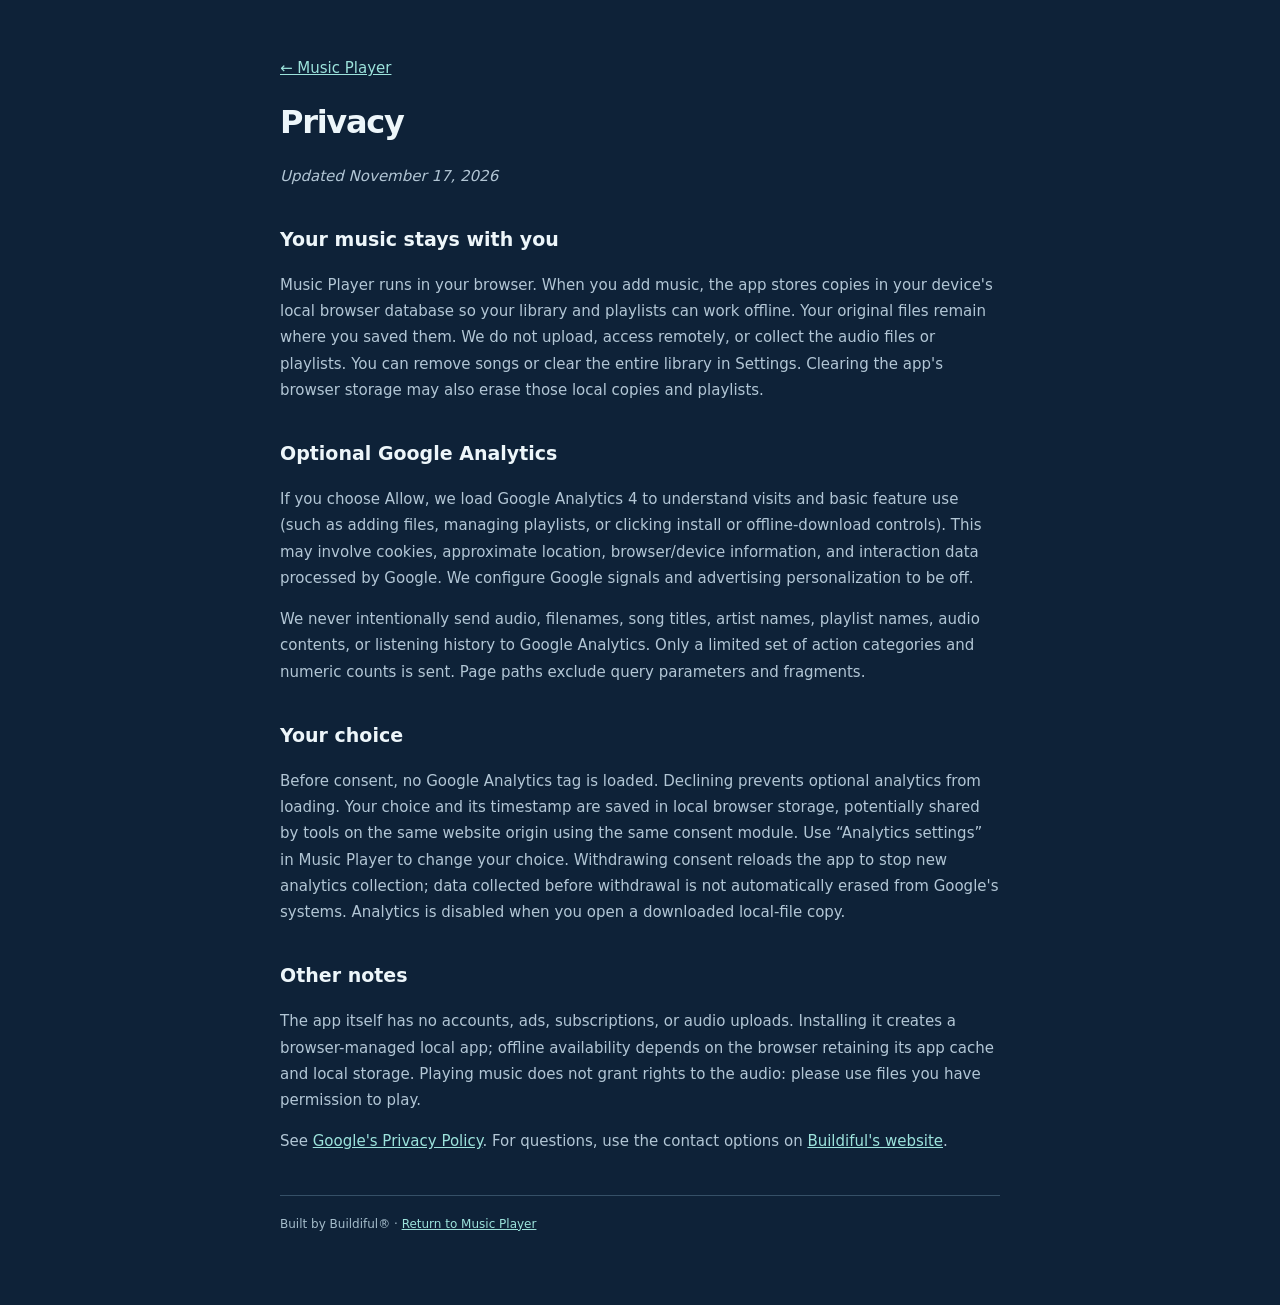
==== privacy.html @ 835faf64 "first commit" ====
<!doctype html>
<html lang="en">
<head>
  <meta charset="utf-8">
  <meta name="viewport" content="width=device-width,initial-scale=1">
  <meta name="theme-color" content="#0e2238">
  <meta name="description" content="Music Player privacy and optional analytics notice.">
  <title>Privacy — Music Player by Buildiful®</title>
  <link rel="icon" href="./assets/favicon.ico">
  <link rel="apple-touch-icon" href="./assets/apple-touch-icon.png">
  <link rel="manifest" href="./manifest.webmanifest">
  <style>
    :root{color-scheme:dark}body{margin:0;background:#0e2238;color:#edf6fa;font:15px/1.75 system-ui,-apple-system,sans-serif}main{max-width:720px;margin:55px auto 70px;padding:0 22px}a{color:#9ce3dc}h1{font-size:32px;line-height:1.2;letter-spacing:-.04em}h2{font-size:19px;margin-top:34px}p{color:#b2c6d5}footer{border-top:1px solid #355067;padding-top:18px;margin-top:40px;font-size:12px;color:#a4bcca}
  </style>
</head>
<body>
<main>
<a href="./index.html">← Music Player</a>
<h1>Privacy</h1>
<p><em>Updated November 17, 2026</em></p>
<h2>Your music stays with you</h2>
<p>Music Player runs in your browser. When you add music, the app stores copies in your device's local browser database so your library and playlists can work offline. Your original files remain where you saved them. We do not upload, access remotely, or collect the audio files or playlists. You can remove songs or clear the entire library in Settings. Clearing the app's browser storage may also erase those local copies and playlists.</p>
<h2>Optional Google Analytics</h2>
<p>If you choose Allow, we load Google Analytics 4 to understand visits and basic feature use (such as adding files, managing playlists, or clicking install or offline-download controls). This may involve cookies, approximate location, browser/device information, and interaction data processed by Google. We configure Google signals and advertising personalization to be off.</p>
<p>We never intentionally send audio, filenames, song titles, artist names, playlist names, audio contents, or listening history to Google Analytics. Only a limited set of action categories and numeric counts is sent. Page paths exclude query parameters and fragments.</p>
<h2>Your choice</h2>
<p>Before consent, no Google Analytics tag is loaded. Declining prevents optional analytics from loading. Your choice and its timestamp are saved in local browser storage, potentially shared by tools on the same website origin using the same consent module. Use “Analytics settings” in Music Player to change your choice. Withdrawing consent reloads the app to stop new analytics collection; data collected before withdrawal is not automatically erased from Google's systems. Analytics is disabled when you open a downloaded local-file copy.</p>
<h2>Other notes</h2>
<p>The app itself has no accounts, ads, subscriptions, or audio uploads. Installing it creates a browser-managed local app; offline availability depends on the browser retaining its app cache and local storage. Playing music does not grant rights to the audio: please use files you have permission to play.</p>
<p>See <a href="https://policies.google.com/privacy">Google's Privacy Policy</a>. For questions, use the contact options on <a href="https://buildiful.com/">Buildiful's website</a>.</p>
<footer>Built by Buildiful® · <a href="./index.html">Return to Music Player</a></footer>
</main>
</body>
</html>
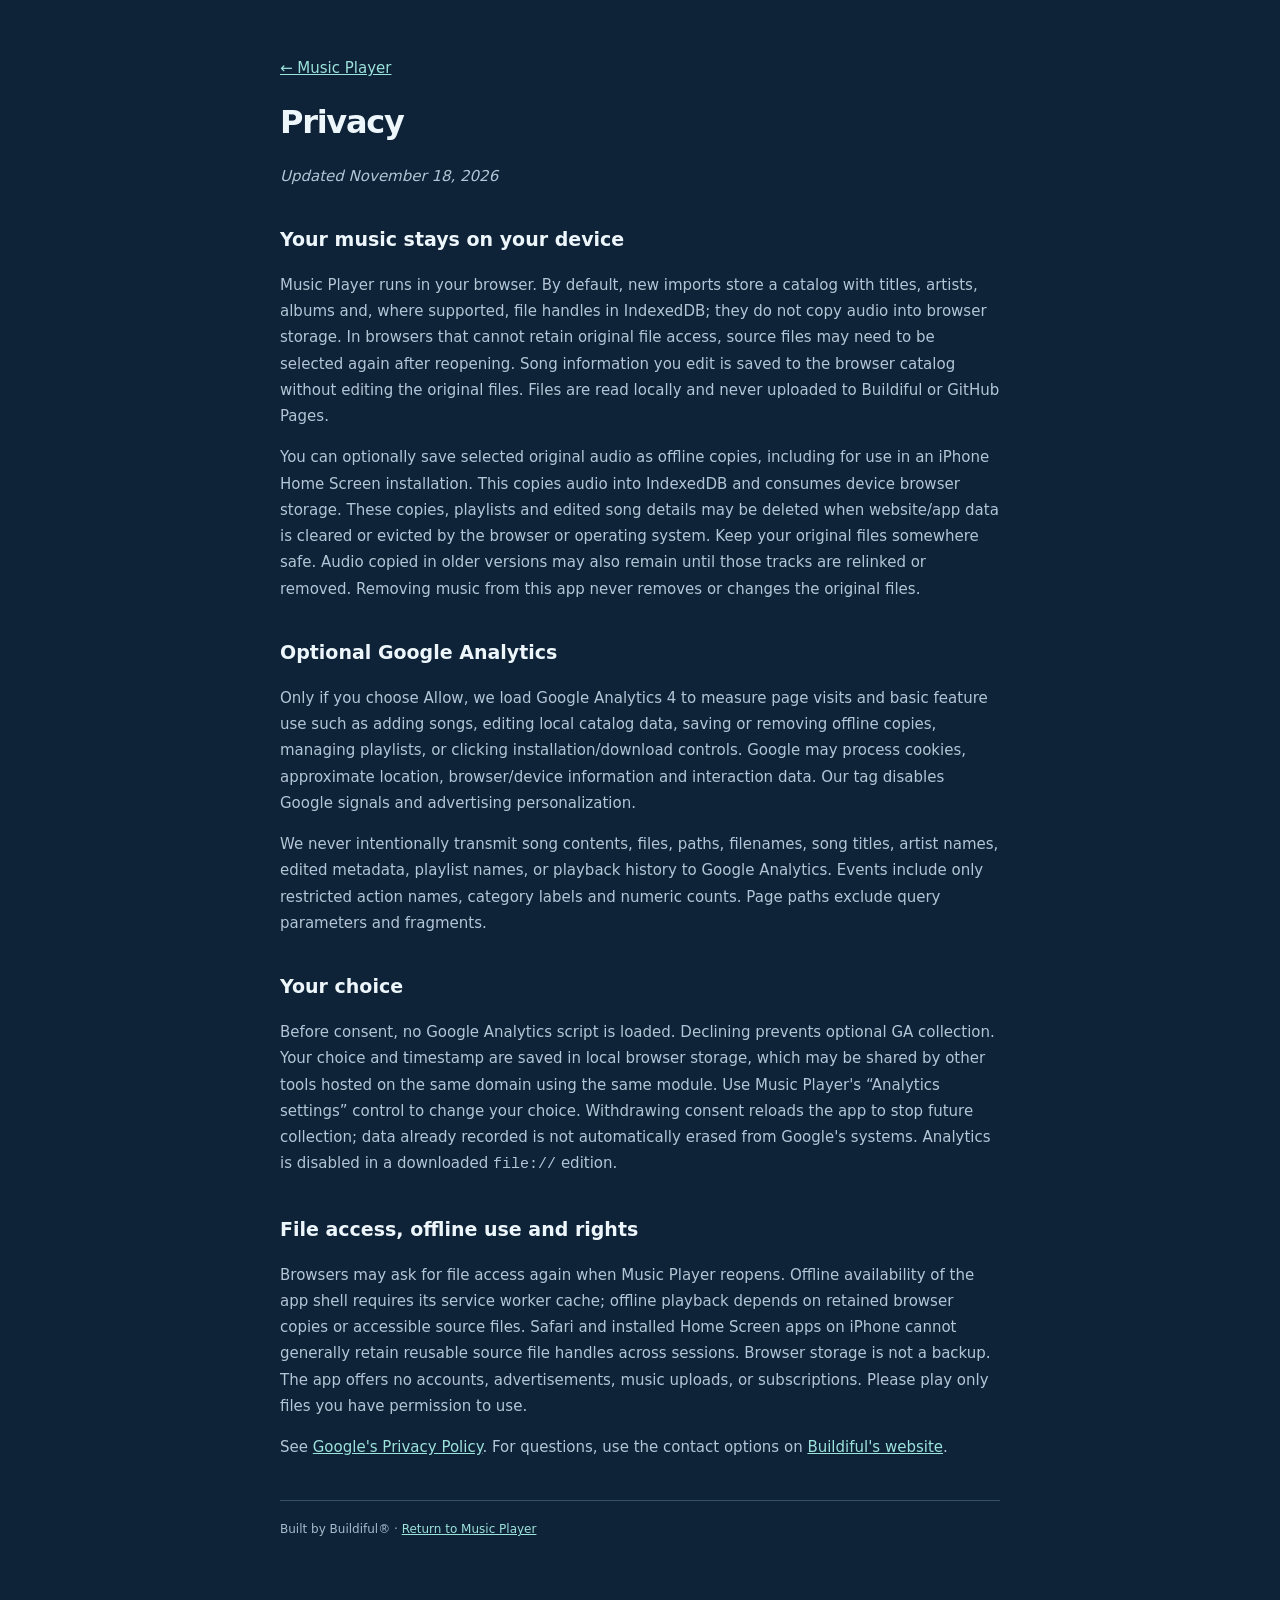
==== commit 12f77e3c: "Releasing Music Player v1.2.0 — bulk import, metadata editing, and offline improvements" ====
--- a/privacy.html
+++ b/privacy.html
@@ -17,16 +17,17 @@
 <main>
 <a href="./index.html">← Music Player</a>
 <h1>Privacy</h1>
-<p><em>Updated November 17, 2026</em></p>
-<h2>Your music stays with you</h2>
-<p>Music Player runs in your browser. When you add music, the app stores copies in your device's local browser database so your library and playlists can work offline. Your original files remain where you saved them. We do not upload, access remotely, or collect the audio files or playlists. You can remove songs or clear the entire library in Settings. Clearing the app's browser storage may also erase those local copies and playlists.</p>
+<p><em>Updated November 18, 2026</em></p>
+<h2>Your music stays on your device</h2>
+<p>Music Player runs in your browser. By default, new imports store a catalog with titles, artists, albums and, where supported, file handles in IndexedDB; they do not copy audio into browser storage. In browsers that cannot retain original file access, source files may need to be selected again after reopening. Song information you edit is saved to the browser catalog without editing the original files. Files are read locally and never uploaded to Buildiful or GitHub Pages.</p>
+<p>You can optionally save selected original audio as offline copies, including for use in an iPhone Home Screen installation. This copies audio into IndexedDB and consumes device browser storage. These copies, playlists and edited song details may be deleted when website/app data is cleared or evicted by the browser or operating system. Keep your original files somewhere safe. Audio copied in older versions may also remain until those tracks are relinked or removed. Removing music from this app never removes or changes the original files.</p>
 <h2>Optional Google Analytics</h2>
-<p>If you choose Allow, we load Google Analytics 4 to understand visits and basic feature use (such as adding files, managing playlists, or clicking install or offline-download controls). This may involve cookies, approximate location, browser/device information, and interaction data processed by Google. We configure Google signals and advertising personalization to be off.</p>
-<p>We never intentionally send audio, filenames, song titles, artist names, playlist names, audio contents, or listening history to Google Analytics. Only a limited set of action categories and numeric counts is sent. Page paths exclude query parameters and fragments.</p>
+<p>Only if you choose Allow, we load Google Analytics 4 to measure page visits and basic feature use such as adding songs, editing local catalog data, saving or removing offline copies, managing playlists, or clicking installation/download controls. Google may process cookies, approximate location, browser/device information and interaction data. Our tag disables Google signals and advertising personalization.</p>
+<p>We never intentionally transmit song contents, files, paths, filenames, song titles, artist names, edited metadata, playlist names, or playback history to Google Analytics. Events include only restricted action names, category labels and numeric counts. Page paths exclude query parameters and fragments.</p>
 <h2>Your choice</h2>
-<p>Before consent, no Google Analytics tag is loaded. Declining prevents optional analytics from loading. Your choice and its timestamp are saved in local browser storage, potentially shared by tools on the same website origin using the same consent module. Use “Analytics settings” in Music Player to change your choice. Withdrawing consent reloads the app to stop new analytics collection; data collected before withdrawal is not automatically erased from Google's systems. Analytics is disabled when you open a downloaded local-file copy.</p>
-<h2>Other notes</h2>
-<p>The app itself has no accounts, ads, subscriptions, or audio uploads. Installing it creates a browser-managed local app; offline availability depends on the browser retaining its app cache and local storage. Playing music does not grant rights to the audio: please use files you have permission to play.</p>
+<p>Before consent, no Google Analytics script is loaded. Declining prevents optional GA collection. Your choice and timestamp are saved in local browser storage, which may be shared by other tools hosted on the same domain using the same module. Use Music Player's “Analytics settings” control to change your choice. Withdrawing consent reloads the app to stop future collection; data already recorded is not automatically erased from Google's systems. Analytics is disabled in a downloaded <code>file://</code> edition.</p>
+<h2>File access, offline use and rights</h2>
+<p>Browsers may ask for file access again when Music Player reopens. Offline availability of the app shell requires its service worker cache; offline playback depends on retained browser copies or accessible source files. Safari and installed Home Screen apps on iPhone cannot generally retain reusable source file handles across sessions. Browser storage is not a backup. The app offers no accounts, advertisements, music uploads, or subscriptions. Please play only files you have permission to use.</p>
 <p>See <a href="https://policies.google.com/privacy">Google's Privacy Policy</a>. For questions, use the contact options on <a href="https://buildiful.com/">Buildiful's website</a>.</p>
 <footer>Built by Buildiful® · <a href="./index.html">Return to Music Player</a></footer>
 </main>
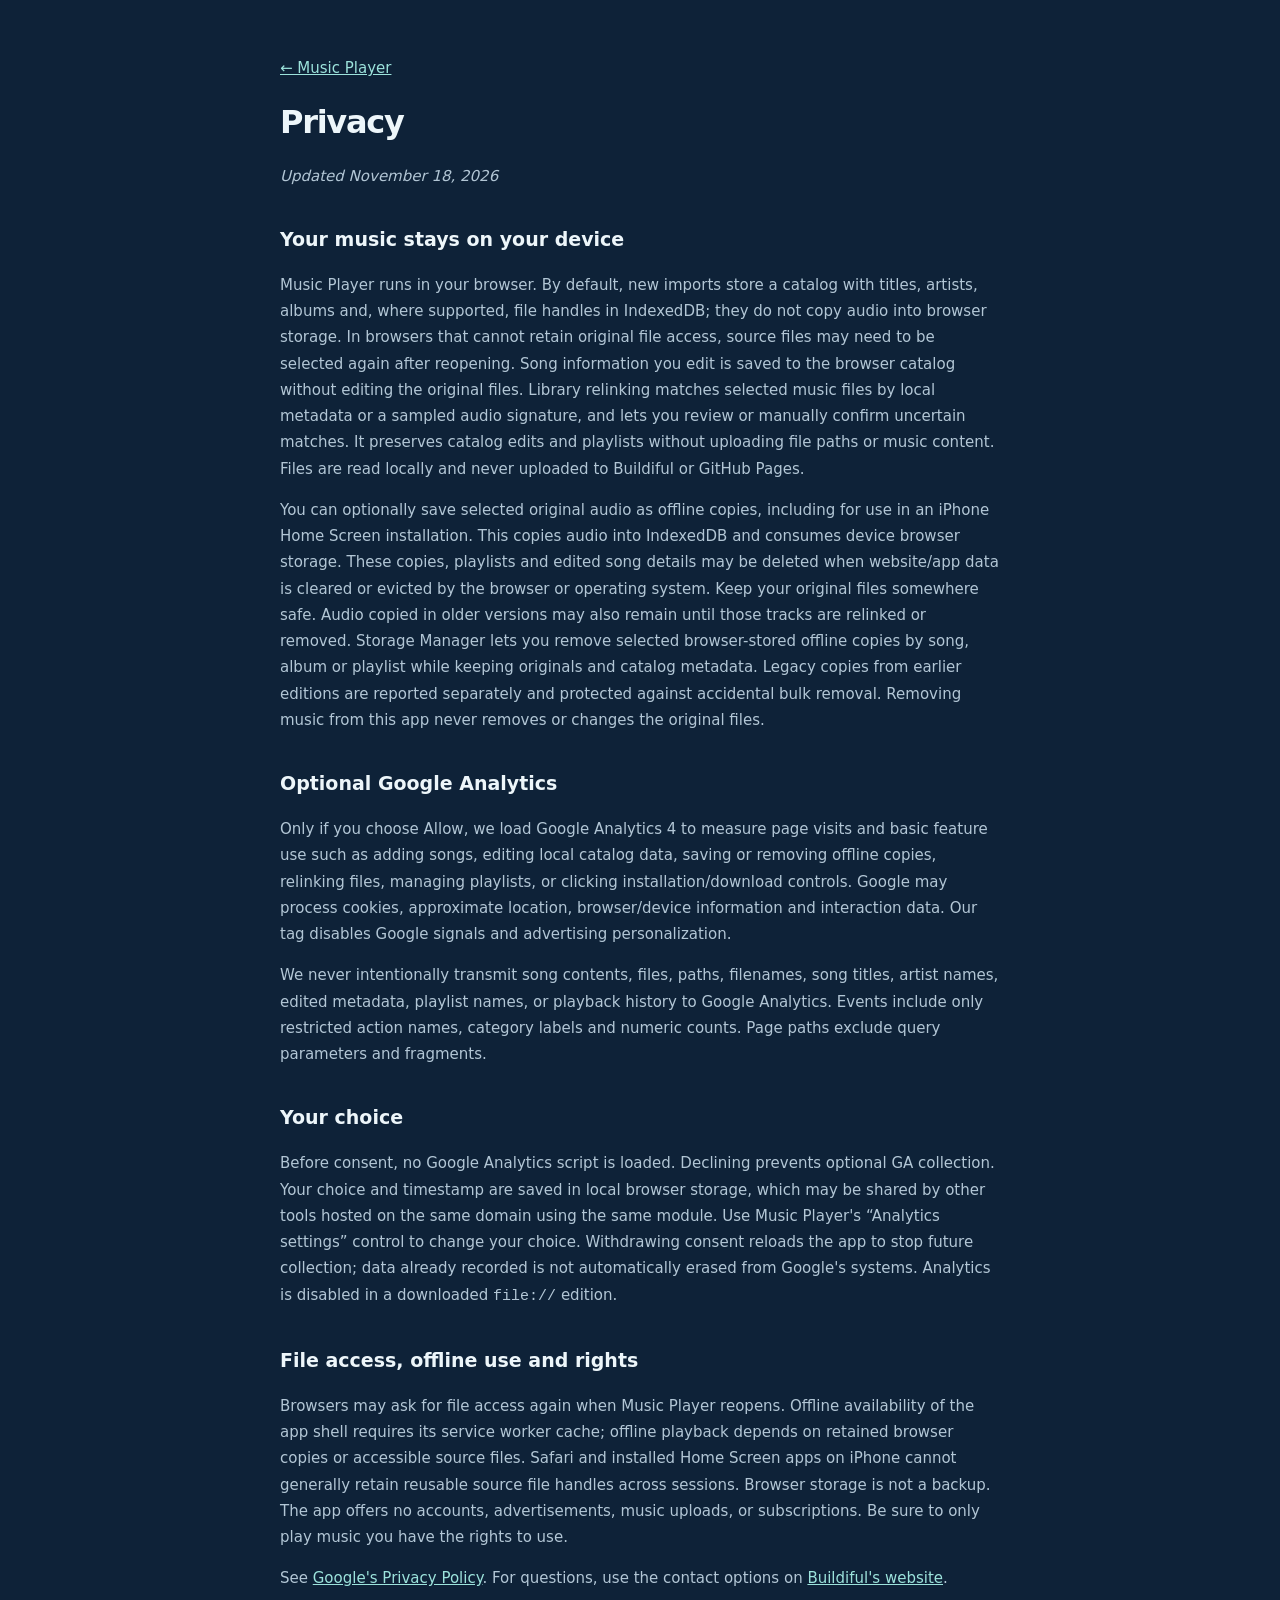
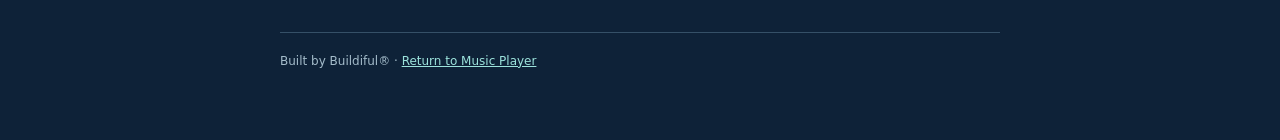
==== commit 370b79e7: "Releasing Music Player v1.3.0 — library relink, storage manager, and PWA improvements" ====
--- a/privacy.html
+++ b/privacy.html
@@ -19,15 +19,15 @@
 <h1>Privacy</h1>
 <p><em>Updated November 18, 2026</em></p>
 <h2>Your music stays on your device</h2>
-<p>Music Player runs in your browser. By default, new imports store a catalog with titles, artists, albums and, where supported, file handles in IndexedDB; they do not copy audio into browser storage. In browsers that cannot retain original file access, source files may need to be selected again after reopening. Song information you edit is saved to the browser catalog without editing the original files. Files are read locally and never uploaded to Buildiful or GitHub Pages.</p>
-<p>You can optionally save selected original audio as offline copies, including for use in an iPhone Home Screen installation. This copies audio into IndexedDB and consumes device browser storage. These copies, playlists and edited song details may be deleted when website/app data is cleared or evicted by the browser or operating system. Keep your original files somewhere safe. Audio copied in older versions may also remain until those tracks are relinked or removed. Removing music from this app never removes or changes the original files.</p>
+<p>Music Player runs in your browser. By default, new imports store a catalog with titles, artists, albums and, where supported, file handles in IndexedDB; they do not copy audio into browser storage. In browsers that cannot retain original file access, source files may need to be selected again after reopening. Song information you edit is saved to the browser catalog without editing the original files. Library relinking matches selected music files by local metadata or a sampled audio signature, and lets you review or manually confirm uncertain matches. It preserves catalog edits and playlists without uploading file paths or music content. Files are read locally and never uploaded to Buildiful or GitHub Pages.</p>
+<p>You can optionally save selected original audio as offline copies, including for use in an iPhone Home Screen installation. This copies audio into IndexedDB and consumes device browser storage. These copies, playlists and edited song details may be deleted when website/app data is cleared or evicted by the browser or operating system. Keep your original files somewhere safe. Audio copied in older versions may also remain until those tracks are relinked or removed. Storage Manager lets you remove selected browser-stored offline copies by song, album or playlist while keeping originals and catalog metadata. Legacy copies from earlier editions are reported separately and protected against accidental bulk removal. Removing music from this app never removes or changes the original files.</p>
 <h2>Optional Google Analytics</h2>
-<p>Only if you choose Allow, we load Google Analytics 4 to measure page visits and basic feature use such as adding songs, editing local catalog data, saving or removing offline copies, managing playlists, or clicking installation/download controls. Google may process cookies, approximate location, browser/device information and interaction data. Our tag disables Google signals and advertising personalization.</p>
+<p>Only if you choose Allow, we load Google Analytics 4 to measure page visits and basic feature use such as adding songs, editing local catalog data, saving or removing offline copies, relinking files, managing playlists, or clicking installation/download controls. Google may process cookies, approximate location, browser/device information and interaction data. Our tag disables Google signals and advertising personalization.</p>
 <p>We never intentionally transmit song contents, files, paths, filenames, song titles, artist names, edited metadata, playlist names, or playback history to Google Analytics. Events include only restricted action names, category labels and numeric counts. Page paths exclude query parameters and fragments.</p>
 <h2>Your choice</h2>
 <p>Before consent, no Google Analytics script is loaded. Declining prevents optional GA collection. Your choice and timestamp are saved in local browser storage, which may be shared by other tools hosted on the same domain using the same module. Use Music Player's “Analytics settings” control to change your choice. Withdrawing consent reloads the app to stop future collection; data already recorded is not automatically erased from Google's systems. Analytics is disabled in a downloaded <code>file://</code> edition.</p>
 <h2>File access, offline use and rights</h2>
-<p>Browsers may ask for file access again when Music Player reopens. Offline availability of the app shell requires its service worker cache; offline playback depends on retained browser copies or accessible source files. Safari and installed Home Screen apps on iPhone cannot generally retain reusable source file handles across sessions. Browser storage is not a backup. The app offers no accounts, advertisements, music uploads, or subscriptions. Please play only files you have permission to use.</p>
+<p>Browsers may ask for file access again when Music Player reopens. Offline availability of the app shell requires its service worker cache; offline playback depends on retained browser copies or accessible source files. Safari and installed Home Screen apps on iPhone cannot generally retain reusable source file handles across sessions. Browser storage is not a backup. The app offers no accounts, advertisements, music uploads, or subscriptions. Be sure to only play music you have the rights to use.</p>
 <p>See <a href="https://policies.google.com/privacy">Google's Privacy Policy</a>. For questions, use the contact options on <a href="https://buildiful.com/">Buildiful's website</a>.</p>
 <footer>Built by Buildiful® · <a href="./index.html">Return to Music Player</a></footer>
 </main>
